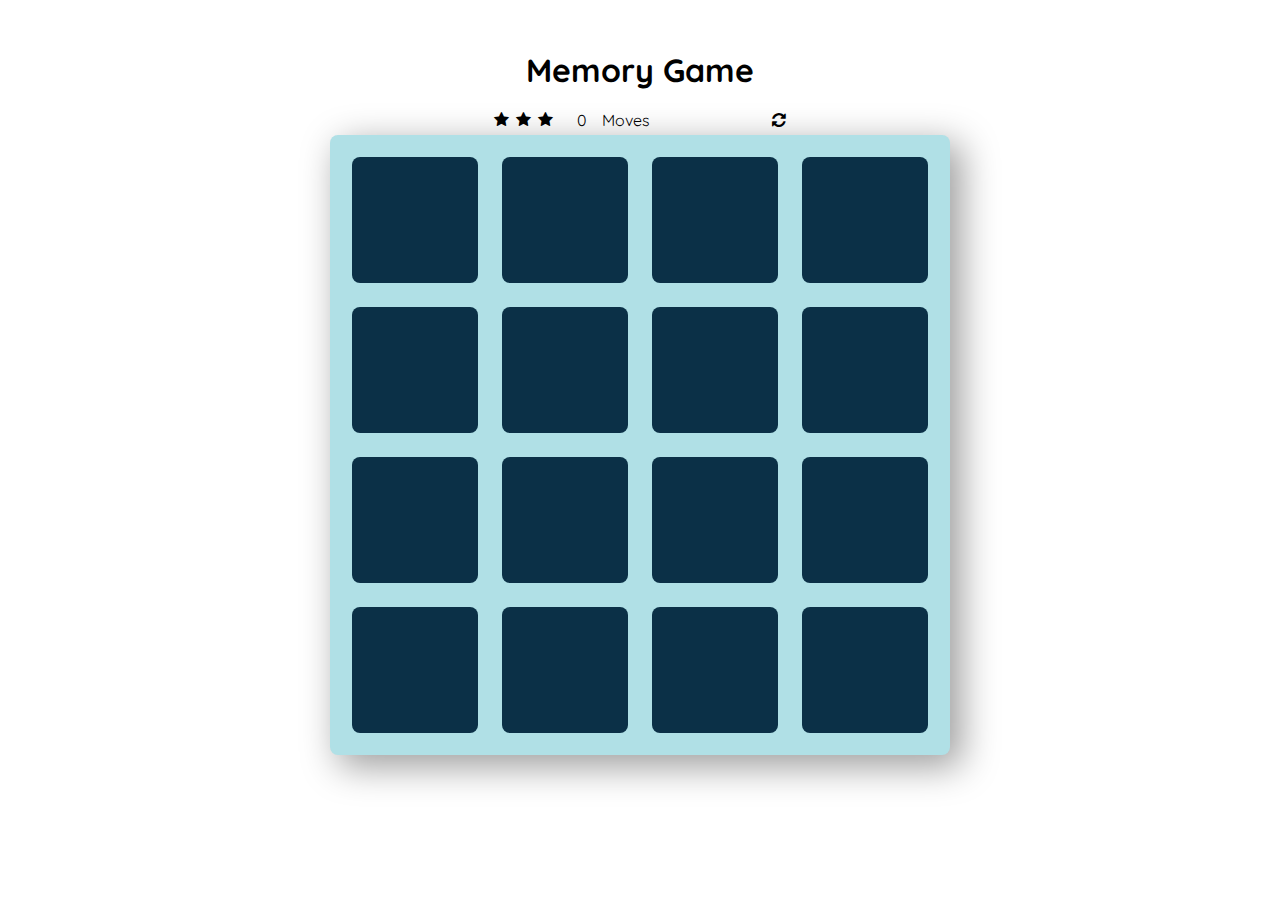
==== index.html @ 8ef3a10c "add some transitions and animations to cards" ====
<!DOCTYPE html>
<html lang="en">
<head>
	<meta charset="UTF-8">
	<meta name="viewport" content="width=device-width, initial-scale=1.0">
	<meta http-equiv="X-UA-Compatible" content="IE=edge.chrome=1">
	<link rel="stylesheet" href="style.css" type="text/css">
	<link rel="stylesheet" href="css/fontello.css" type="text/css">
	<link href="https://fonts.googleapis.com/css?family=Quicksand" rel="stylesheet">
	<title>Memory Game</title>

</head>

<body>
	<h1>Memory Game</h1>
	<section class="game-bar">
		<div class="game-bar__stars">
			<i class="icon-star"></i>
			<i class="icon-star"></i>
			<i class="icon-star"></i>
		</div>
		<div class="game-bar__moves">
			<p class="moves__count">0</p>
			Moves
		</div>
		<div class="game-bar__restart">
			<i class="icon-arrows-cw"></i>
		</div>

	</section>
	<div class="game-wrapper">
		
		<div class="card">
			<i class="card__back"></i>
		</div>
		<div class="card">
			<i class="card__back"></i>
		</div>		
		<div class="card">
			<i class="card__back"></i>
		</div>
		<div class="card">
			<i class="card__back"></i>
		</div>
		<div class="card">
			<i class="card__back"></i>
		</div>
		<div class="card">
			<i class="card__back"></i>
		</div>
		<div class="card">
			<i class="card__back"></i>
		</div>
		<div class="card">
			<i class="card__back"></i>
		</div>
		<div class="card">
			<i class="card__back"></i>
		</div>
		<div class="card">
			<i class="card__back"></i>
		</div>
		<div class="card">
			<i class="card__back"></i>
		</div>
		<div class="card">
			<i class="card__back"></i>
		</div>
		<div class="card">
			<i class="card__back"></i>
		</div>
		<div class="card">
			<i class="card__back"></i>
		</div>
		<div class="card">
			<i class="card__back"></i>
		</div>
		<div class="card">
			<i class="card__back"></i>
		</div>
	</div>

	<script src="app.js"></script>
</body>

</html>
---- style.css ----
* {
	margin: 0;
	padding: 0;
	font-family: 'Quicksand', sans-serif;
}

h1 {
	text-align: center;
	margin-top: 50px;
}

.game-bar {
	width: 300px;
	height: 20px;
	margin: auto;
	margin-top: 20px;
}

.game-bar__stars {
	display: flex;
	float: left;
}

.game-bar__moves {
	float: left;
	margin-left: 20px;
}

.moves__count {
	float: left;
	min-width: 25px;
}

.game-bar__restart {
	float: right;
}

.game-wrapper {
	display: flex;
	flex-wrap: wrap;
	width: 600px;
	height: 600px;
	margin: auto;
	margin-top: 5px;
	padding: 10px;
	background-color: #b0e0e6;
	border-radius: 8px;
	-webkit-box-shadow: 10px 10px 36px 2px rgba(0,0,0,0.38);
	-moz-box-shadow: 10px 10px 36px 2px rgba(0,0,0,0.38);
	box-shadow: 10px 10px 36px 2px rgba(0,0,0,0.38);

}

.card {
	text-align: center;
	width: 21%;
	height: 21%;
	background-color: #0b3047;
	margin: 2%;
	border-radius: 8px;
	box-sizing: border-box;
}
	


.card__back {
	transform: rotateY(90deg);
	font-size: 46px;
	display: block;
	padding-top: 35px;
	width: 100%;
	height: 100%;
	color: white;
	box-sizing: border-box;
	border-radius: 8px;
	background-color: #0b3047;
	transition: all .2s ease-out;
}



/*
.game-wrapper {
	display: flex;
	flex-wrap: wrap;
	width: 30vw;
	height: 30vw;
	margin: auto;

}
*/
---- css/fontello.css ----
@font-face {
  font-family: 'fontello';
  src: url('../font/fontello.eot?59815393');
  src: url('../font/fontello.eot?59815393#iefix') format('embedded-opentype'),
       url('../font/fontello.woff2?59815393') format('woff2'),
       url('../font/fontello.woff?59815393') format('woff'),
       url('../font/fontello.ttf?59815393') format('truetype'),
       url('../font/fontello.svg?59815393#fontello') format('svg');
  font-weight: normal;
  font-style: normal;
}
/* Chrome hack: SVG is rendered more smooth in Windozze. 100% magic, uncomment if you need it. */
/* Note, that will break hinting! In other OS-es font will be not as sharp as it could be */
/*
@media screen and (-webkit-min-device-pixel-ratio:0) {
  @font-face {
    font-family: 'fontello';
    src: url('../font/fontello.svg?59815393#fontello') format('svg');
  }
}
*/
 
 [class^="icon-"]:before, [class*=" icon-"]:before {
  font-family: "fontello";
  font-style: normal;
  font-weight: normal;
  speak: none;
 
  display: inline-block;
  text-decoration: inherit;
  width: 1em;
  margin-right: .2em;
  text-align: center;
  /* opacity: .8; */
 
  /* For safety - reset parent styles, that can break glyph codes*/
  font-variant: normal;
  text-transform: none;
 
  /* fix buttons height, for twitter bootstrap */
  line-height: 1em;
 
  /* Animation center compensation - margins should be symmetric */
  /* remove if not needed */
  margin-left: .2em;
 
  /* you can be more comfortable with increased icons size */
  /* font-size: 120%; */
 
  /* Font smoothing. That was taken from TWBS */
  -webkit-font-smoothing: antialiased;
  -moz-osx-font-smoothing: grayscale;
 
  /* Uncomment for 3D effect */
  /* text-shadow: 1px 1px 1px rgba(127, 127, 127, 0.3); */
}
 
.icon-heart:before { content: '\e800'; } /* '' */
.icon-star:before { content: '\e801'; } /* '' */
.icon-star-empty:before { content: '\e802'; } /* '' */
.icon-camera:before { content: '\e803'; } /* '' */
.icon-arrows-cw:before { content: '\e804'; } /* '' */
.icon-ambulance:before { content: '\f0f9'; } /* '' */
.icon-star-half-alt:before { content: '\f123'; } /* '' */
.icon-thumbs-up-alt:before { content: '\f164'; } /* '' */
.icon-paper-plane:before { content: '\f1d8'; } /* '' */
.icon-binoculars:before { content: '\f1e5'; } /* '' */
.icon-plug:before { content: '\f1e6'; } /* '' */
.icon-user-secret:before { content: '\f21b'; } /* '' */
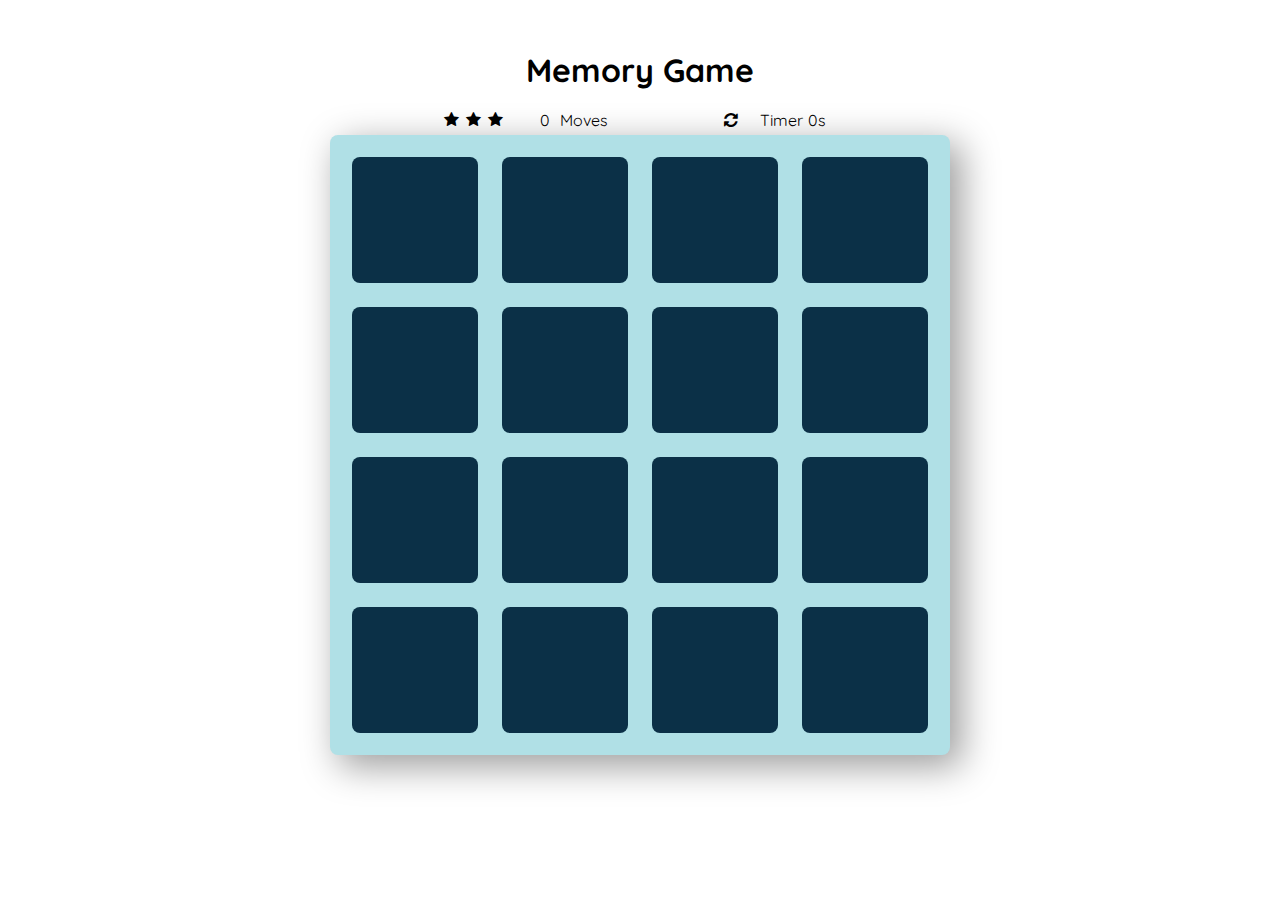
==== commit 071b23fa: "add timer to game bar" ====
--- a/index.html
+++ b/index.html
@@ -26,7 +26,9 @@
 		<div class="game-bar__restart">
 			<i class="icon-arrows-cw"></i>
 		</div>
-
+		<div class="timer">
+			Timer<span class="timer__sec">0</span>s
+		</div>
 	</section>
 	<div class="game-wrapper">
 		
@@ -79,6 +81,12 @@
 			<i class="card__back"></i>
 		</div>
 	</div>
+	<div class="modal">
+        <div class="modal__content">
+            <span class="mc__close-button">&times;</span>
+            <h3 class="mc__h3-modal">Congratulations!</h3>
+        </div>
+    </div>
 
 	<script src="app.js"></script>
 </body>
--- a/style.css
+++ b/style.css
@@ -10,29 +10,42 @@
 }
 
 .game-bar {
-	width: 300px;
-	height: 20px;
+	width: 400px;
 	margin: auto;
 	margin-top: 20px;
+	display: flex;
 }
 
 .game-bar__stars {
 	display: flex;
-	float: left;
+	width: 25%;
 }
 
 .game-bar__moves {
-	float: left;
-	margin-left: 20px;
+	width: 45%;
+	display: flex;
 }
 
 .moves__count {
-	float: left;
-	min-width: 25px;
+	min-width: 20px;
 }
 
 .game-bar__restart {
-	float: right;
+	width: 10%;
+}
+
+.icon-arrows-cw:hover {
+	cursor: pointer;
+	opacity: 0.5;
+}
+
+.timer {
+	width: 20%;
+
+}
+
+.timer__sec {
+	margin-left: 5px;
 }
 
 .game-wrapper {
@@ -48,17 +61,23 @@
 	-webkit-box-shadow: 10px 10px 36px 2px rgba(0,0,0,0.38);
 	-moz-box-shadow: 10px 10px 36px 2px rgba(0,0,0,0.38);
 	box-shadow: 10px 10px 36px 2px rgba(0,0,0,0.38);
-
 }
 
 .card {
-	text-align: center;
 	width: 21%;
 	height: 21%;
 	background-color: #0b3047;
 	margin: 2%;
 	border-radius: 8px;
 	box-sizing: border-box;
+	justify-content: center;
+	align-items: center;
+	display: flex;
+}
+
+.card:hover {
+	border: 1px solid #fff;
+	cursor: pointer;
 }
 	
 
@@ -66,18 +85,75 @@
 .card__back {
 	transform: rotateY(90deg);
 	font-size: 46px;
-	display: block;
-	padding-top: 35px;
-	width: 100%;
-	height: 100%;
 	color: white;
 	box-sizing: border-box;
 	border-radius: 8px;
-	background-color: #0b3047;
 	transition: all .2s ease-out;
 }
 
+.modal {
+    position: fixed;
+    left: 0;
+    top: 0;
+    width: 100%;
+    height: 100%;
+    background-color: rgba(0, 0, 0, 0.5);
+    opacity: 0;
+    visibility: hidden;
+    -webkit-transform: scale(1.1);
+    -ms-transform: scale(1.1);
+    transform: scale(1.1);
+    -webkit-transition: visibility 0s linear 0.25s, opacity 0.25s 0s, -webkit-transform 0.25s;
+    transition: visibility 0s linear 0.25s, opacity 0.25s 0s, -webkit-transform 0.25s;
+    -o-transition: visibility 0s linear 0.25s, opacity 0.25s 0s, transform 0.25s;
+    transition: visibility 0s linear 0.25s, opacity 0.25s 0s, transform 0.25s;
+    transition: visibility 0s linear 0.25s, opacity 0.25s 0s, transform 0.25s, -webkit-transform 0.25s;
+}
 
+.modal__content {
+    position: absolute;
+    top: 50%;
+    left: 50%;
+    -webkit-transform: translate(-50%, -50%);
+    -ms-transform: translate(-50%, -50%);
+    transform: translate(-50%, -50%);
+    background-color: #fff;
+    padding: 1rem 1.5rem;
+    width: 15rem;
+    border-radius: 0.5rem;
+}
+
+.mc__close-button {
+    float: right;
+    width: 1.5rem;
+    line-height: 1.5rem;
+    text-align: center;
+    cursor: pointer;
+    border-radius: 0.25rem;
+    background-color: lightgray;
+}
+
+.mc__close-button:hover {
+    background-color: darkgray;
+}
+
+.show-modal {
+    opacity: 1;
+    visibility: visible;
+    -webkit-transform: scale(1.0);
+    -ms-transform: scale(1.0);
+    transform: scale(1.0);
+    -webkit-transition: visibility 0s linear 0s, opacity 0.25s 0s, -webkit-transform 0.25s;
+    transition: visibility 0s linear 0s, opacity 0.25s 0s, -webkit-transform 0.25s;
+    -o-transition: visibility 0s linear 0s, opacity 0.25s 0s, transform 0.25s;
+    transition: visibility 0s linear 0s, opacity 0.25s 0s, transform 0.25s;
+    transition: visibility 0s linear 0s, opacity 0.25s 0s, transform 0.25s, -webkit-transform 0.25s;
+}
+
+.mc__h3-modal {
+    padding: 20px;
+    font-size: 18px;
+}
 
 /*
 .game-wrapper {
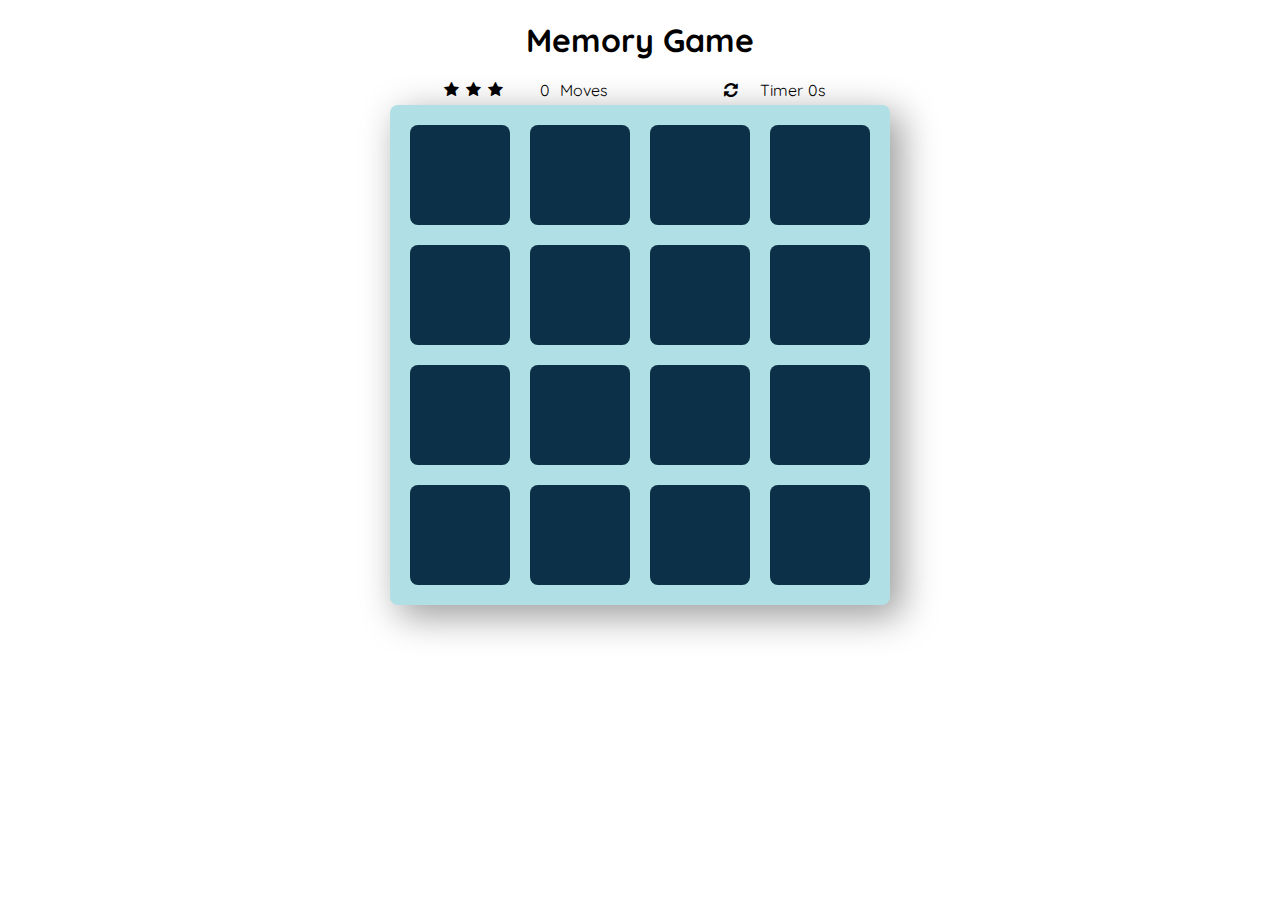
==== commit 8d99262c: "Bug fix and code refactor" ====
--- a/index.html
+++ b/index.html
@@ -1,94 +1,98 @@
 <!DOCTYPE html>
 <html lang="en">
+
 <head>
-	<meta charset="UTF-8">
-	<meta name="viewport" content="width=device-width, initial-scale=1.0">
-	<meta http-equiv="X-UA-Compatible" content="IE=edge.chrome=1">
-	<link rel="stylesheet" href="style.css" type="text/css">
-	<link rel="stylesheet" href="css/fontello.css" type="text/css">
-	<link href="https://fonts.googleapis.com/css?family=Quicksand" rel="stylesheet">
-	<title>Memory Game</title>
-
+    <meta charset="UTF-8">
+    <meta name="viewport" content="width=device-width, initial-scale=1.0">
+    <meta http-equiv="X-UA-Compatible" content="IE=edge.chrome=1">
+    <link rel="stylesheet" href="style.css" type="text/css">
+    <link rel="stylesheet" href="css/fontello.css" type="text/css">
+    <link href="https://fonts.googleapis.com/css?family=Quicksand" rel="stylesheet">
+    <title>Memory Game</title>
 </head>
 
 <body>
-	<h1>Memory Game</h1>
-	<section class="game-bar">
-		<div class="game-bar__stars">
-			<i class="icon-star"></i>
-			<i class="icon-star"></i>
-			<i class="icon-star"></i>
-		</div>
-		<div class="game-bar__moves">
-			<p class="moves__count">0</p>
-			Moves
-		</div>
-		<div class="game-bar__restart">
-			<i class="icon-arrows-cw"></i>
-		</div>
-		<div class="timer">
-			Timer<span class="timer__sec">0</span>s
-		</div>
-	</section>
-	<div class="game-wrapper">
-		
-		<div class="card">
-			<i class="card__back"></i>
-		</div>
-		<div class="card">
-			<i class="card__back"></i>
-		</div>		
-		<div class="card">
-			<i class="card__back"></i>
-		</div>
-		<div class="card">
-			<i class="card__back"></i>
-		</div>
-		<div class="card">
-			<i class="card__back"></i>
-		</div>
-		<div class="card">
-			<i class="card__back"></i>
-		</div>
-		<div class="card">
-			<i class="card__back"></i>
-		</div>
-		<div class="card">
-			<i class="card__back"></i>
-		</div>
-		<div class="card">
-			<i class="card__back"></i>
-		</div>
-		<div class="card">
-			<i class="card__back"></i>
-		</div>
-		<div class="card">
-			<i class="card__back"></i>
-		</div>
-		<div class="card">
-			<i class="card__back"></i>
-		</div>
-		<div class="card">
-			<i class="card__back"></i>
-		</div>
-		<div class="card">
-			<i class="card__back"></i>
-		</div>
-		<div class="card">
-			<i class="card__back"></i>
-		</div>
-		<div class="card">
-			<i class="card__back"></i>
-		</div>
-	</div>
-	<div class="modal">
+    <h1>Memory Game</h1>
+    <section class="game-bar">
+        <div class="game-bar__stars">
+            <i class="icon-star"></i>
+            <i class="icon-star"></i>
+            <i class="icon-star"></i>
+        </div>
+        <div class="game-bar__moves">
+            <p class="moves__count">0</p>
+            Moves
+        </div>
+        <div class="game-bar__restart">
+            <i class="icon-arrows-cw"></i>
+        </div>
+        <div class="timer">
+            Timer<span class="timer__sec">0</span>s
+        </div>
+    </section>
+    <div class="game-wrapper">
+        <div class="card">
+            <i class="card__back"></i>
+        </div>
+        <div class="card">
+            <i class="card__back"></i>
+        </div>
+        <div class="card">
+            <i class="card__back"></i>
+        </div>
+        <div class="card">
+            <i class="card__back"></i>
+        </div>
+        <div class="card">
+            <i class="card__back"></i>
+        </div>
+        <div class="card">
+            <i class="card__back"></i>
+        </div>
+        <div class="card">
+            <i class="card__back"></i>
+        </div>
+        <div class="card">
+            <i class="card__back"></i>
+        </div>
+        <div class="card">
+            <i class="card__back"></i>
+        </div>
+        <div class="card">
+            <i class="card__back"></i>
+        </div>
+        <div class="card">
+            <i class="card__back"></i>
+        </div>
+        <div class="card">
+            <i class="card__back"></i>
+        </div>
+        <div class="card">
+            <i class="card__back"></i>
+        </div>
+        <div class="card">
+            <i class="card__back"></i>
+        </div>
+        <div class="card">
+            <i class="card__back"></i>
+        </div>
+        <div class="card">
+            <i class="card__back"></i>
+        </div>
+    </div>
+    <div class="modal">
         <div class="modal__content">
             <span class="mc__close-button">&times;</span>
             <h3 class="mc__h3-modal">Congratulations!</h3>
+            <div class="mc__score-label"><span class="mc__info">Star rating:</span>
+                <div class="game-bar__stars final-score"></div>
+            </div>
+            <div class="mc__score-label"><span class="mc__info">Your time:</span><span class="mc__seconds"></span>s</div>
+            <div class="mc__score-label"><span class="mc__info">Moves:</span><span class="mc__moves"></span></div>
+            <button class="mc__play-again">Play again</button>
         </div>
     </div>
-
-	<script src="app.js"></script>
+    <script src="app.js"></script>
 </body>
 
 </html>--- a/style.css
+++ b/style.css
@@ -1,167 +1,238 @@
 * {
-	margin: 0;
-	padding: 0;
-	font-family: 'Quicksand', sans-serif;
-}
-
-h1 {
-	text-align: center;
-	margin-top: 50px;
-}
-
-.game-bar {
-	width: 400px;
-	margin: auto;
-	margin-top: 20px;
-	display: flex;
-}
-
-.game-bar__stars {
-	display: flex;
-	width: 25%;
-}
-
-.game-bar__moves {
-	width: 45%;
-	display: flex;
-}
-
-.moves__count {
-	min-width: 20px;
-}
-
-.game-bar__restart {
-	width: 10%;
-}
-
-.icon-arrows-cw:hover {
-	cursor: pointer;
-	opacity: 0.5;
-}
-
-.timer {
-	width: 20%;
-
-}
-
-.timer__sec {
-	margin-left: 5px;
-}
-
-.game-wrapper {
-	display: flex;
-	flex-wrap: wrap;
-	width: 600px;
-	height: 600px;
-	margin: auto;
-	margin-top: 5px;
-	padding: 10px;
-	background-color: #b0e0e6;
-	border-radius: 8px;
-	-webkit-box-shadow: 10px 10px 36px 2px rgba(0,0,0,0.38);
-	-moz-box-shadow: 10px 10px 36px 2px rgba(0,0,0,0.38);
-	box-shadow: 10px 10px 36px 2px rgba(0,0,0,0.38);
-}
-
-.card {
-	width: 21%;
-	height: 21%;
-	background-color: #0b3047;
-	margin: 2%;
-	border-radius: 8px;
-	box-sizing: border-box;
-	justify-content: center;
-	align-items: center;
-	display: flex;
-}
-
-.card:hover {
-	border: 1px solid #fff;
-	cursor: pointer;
-}
-	
-
-
-.card__back {
-	transform: rotateY(90deg);
-	font-size: 46px;
-	color: white;
-	box-sizing: border-box;
-	border-radius: 8px;
-	transition: all .2s ease-out;
-}
-
-.modal {
-    position: fixed;
-    left: 0;
-    top: 0;
-    width: 100%;
-    height: 100%;
-    background-color: rgba(0, 0, 0, 0.5);
-    opacity: 0;
-    visibility: hidden;
-    -webkit-transform: scale(1.1);
-    -ms-transform: scale(1.1);
-    transform: scale(1.1);
-    -webkit-transition: visibility 0s linear 0.25s, opacity 0.25s 0s, -webkit-transform 0.25s;
-    transition: visibility 0s linear 0.25s, opacity 0.25s 0s, -webkit-transform 0.25s;
-    -o-transition: visibility 0s linear 0.25s, opacity 0.25s 0s, transform 0.25s;
-    transition: visibility 0s linear 0.25s, opacity 0.25s 0s, transform 0.25s;
-    transition: visibility 0s linear 0.25s, opacity 0.25s 0s, transform 0.25s, -webkit-transform 0.25s;
-}
-
-.modal__content {
-    position: absolute;
-    top: 50%;
-    left: 50%;
-    -webkit-transform: translate(-50%, -50%);
-    -ms-transform: translate(-50%, -50%);
-    transform: translate(-50%, -50%);
-    background-color: #fff;
-    padding: 1rem 1.5rem;
-    width: 15rem;
-    border-radius: 0.5rem;
-}
-
-.mc__close-button {
-    float: right;
-    width: 1.5rem;
-    line-height: 1.5rem;
-    text-align: center;
-    cursor: pointer;
-    border-radius: 0.25rem;
-    background-color: lightgray;
-}
-
-.mc__close-button:hover {
-    background-color: darkgray;
-}
-
-.show-modal {
-    opacity: 1;
-    visibility: visible;
-    -webkit-transform: scale(1.0);
-    -ms-transform: scale(1.0);
-    transform: scale(1.0);
-    -webkit-transition: visibility 0s linear 0s, opacity 0.25s 0s, -webkit-transform 0.25s;
-    transition: visibility 0s linear 0s, opacity 0.25s 0s, -webkit-transform 0.25s;
-    -o-transition: visibility 0s linear 0s, opacity 0.25s 0s, transform 0.25s;
-    transition: visibility 0s linear 0s, opacity 0.25s 0s, transform 0.25s;
-    transition: visibility 0s linear 0s, opacity 0.25s 0s, transform 0.25s, -webkit-transform 0.25s;
-}
-
-.mc__h3-modal {
-    padding: 20px;
-    font-size: 18px;
-}
-
-/*
-.game-wrapper {
-	display: flex;
-	flex-wrap: wrap;
-	width: 30vw;
-	height: 30vw;
-	margin: auto;
-
-}
-*/+     margin: 0;
+     padding: 0;
+     font-family: 'Quicksand', sans-serif;
+}
+ h1 {
+     text-align: center;
+     margin-top: 20px;
+}
+ .game-bar {
+     width: 90%;
+     margin: auto;
+     margin-top: 20px;
+     display: -webkit-box;
+     display: -ms-flexbox;
+     display: flex;
+     -ms-flex-wrap: wrap;
+     flex-wrap: wrap;
+}
+ .game-bar__stars {
+     display: -webkit-box;
+     display: -ms-flexbox;
+     display: flex;
+     width: 50%;
+}
+ .game-bar__moves {
+     width: 50%;
+     display: -webkit-box;
+     display: -ms-flexbox;
+     display: flex;
+}
+ .moves__count {
+     min-width: 20px;
+}
+ .game-bar__restart {
+     width: 50%;
+}
+ .icon-arrows-cw:hover {
+     cursor: pointer;
+     opacity: 0.5;
+}
+ .timer {
+     width: 50%;
+}
+ .timer__sec {
+     margin-left: 5px;
+}
+ .game-wrapper {
+     display: -webkit-box;
+     display: -ms-flexbox;
+     display: flex;
+     -ms-flex-wrap: wrap;
+     flex-wrap: wrap;
+     width: 100vmin;
+     height: 100vmin;
+     -webkit-box-sizing: border-box;
+     box-sizing: border-box;
+     margin: auto;
+     margin-top: 5px;
+     padding: 10px;
+     background-color: #b0e0e6;
+     border-radius: 8px;
+     -webkit-box-shadow: 10px 10px 36px 2px rgba(0,0,0,0.38);
+     box-shadow: 10px 10px 36px 2px rgba(0,0,0,0.38);
+}
+ .card {
+     width: 21%;
+     height: 21%;
+     background-color: #0b3047;
+     margin: 2%;
+     border-radius: 8px;
+     -webkit-box-sizing: border-box;
+     box-sizing: border-box;
+     -webkit-box-pack: center;
+     -ms-flex-pack: center;
+     justify-content: center;
+     -webkit-box-align: center;
+     -ms-flex-align: center;
+     align-items: center;
+     display: -webkit-box;
+     display: -ms-flexbox;
+     display: flex;
+}
+ .card:hover {
+     cursor: pointer;
+}
+ .card__back {
+     -webkit-transform: rotateY(90deg);
+     transform: rotateY(90deg);
+     font-size: 20px;
+     color: white;
+     -webkit-box-sizing: border-box;
+     box-sizing: border-box;
+     border-radius: 8px;
+     -webkit-transition: all .2s ease-out;
+     -o-transition: all .2s ease-out;
+     transition: all .2s ease-out;
+}
+ .modal {
+     position: fixed;
+     left: 0;
+     top: 0;
+     width: 100%;
+     height: 100%;
+     background-color: rgba(0, 0, 0, 0.5);
+     opacity: 0;
+     visibility: hidden;
+     -webkit-transform: scale(1.1);
+     -ms-transform: scale(1.1);
+     transform: scale(1.1);
+     -webkit-transition: visibility 0s linear 0.25s, opacity 0.25s 0s, -webkit-transform 0.25s;
+     transition: visibility 0s linear 0.25s, opacity 0.25s 0s, -webkit-transform 0.25s;
+     -o-transition: visibility 0s linear 0.25s, opacity 0.25s 0s, transform 0.25s;
+     transition: visibility 0s linear 0.25s, opacity 0.25s 0s, transform 0.25s;
+     transition: visibility 0s linear 0.25s, opacity 0.25s 0s, transform 0.25s, -webkit-transform 0.25s;
+}
+ .modal__content {
+     position: absolute;
+     top: 50%;
+     left: 50%;
+     -webkit-transform: translate(-50%, -50%);
+     -ms-transform: translate(-50%, -50%);
+     transform: translate(-50%, -50%);
+     background-color: #fff;
+     padding: 1rem 1.5rem;
+     width: 15rem;
+     border-radius: 0.5rem;
+}
+ .mc__close-button {
+     float: right;
+     width: 1.5rem;
+     line-height: 1.5rem;
+     text-align: center;
+     cursor: pointer;
+     border-radius: 0.25rem;
+     background-color: lightgray;
+}
+ .mc__close-button:hover {
+     background-color: darkgray;
+}
+ .show-modal {
+     opacity: 1;
+     visibility: visible;
+     -webkit-transform: scale(1.0);
+     -ms-transform: scale(1.0);
+     transform: scale(1.0);
+     -webkit-transition: visibility 0s linear 0s, opacity 0.25s 0s, -webkit-transform 0.25s;
+     transition: visibility 0s linear 0s, opacity 0.25s 0s, -webkit-transform 0.25s;
+     -o-transition: visibility 0s linear 0s, opacity 0.25s 0s, transform 0.25s;
+     transition: visibility 0s linear 0s, opacity 0.25s 0s, transform 0.25s;
+     transition: visibility 0s linear 0s, opacity 0.25s 0s, transform 0.25s, -webkit-transform 0.25s;
+}
+ .mc__h3-modal {
+     padding: 20px;
+     font-size: 18px;
+}
+ .mc__score-label {
+     display: -webkit-box;
+     display: -ms-flexbox;
+     display: flex;
+}
+ .mc__info {
+     min-width: 90px;
+}
+ .mc__info:last-of-type {
+     min-width: 85px;
+}
+ .mc__play-again {
+     margin: auto;
+     margin-top: 10px;
+     display: block;
+     cursor: pointer;
+     border: none;
+     padding: 10px;
+}
+ .mc__play-again:hover {
+     background-color: darkgray;
+     border-radius: 5px;
+}
+ @media only screen and (max-height: 605px) and (min-aspect-ratio: 6/5) {
+     h1 {
+         position: absolute;
+         font-size: 20px;
+         margin: 0;
+    }
+     .game-bar {
+         position: absolute;
+         top: 50px;
+         display: block;
+         width: 50px !important;
+    }
+     .game-wrapper {
+         width: 100vmin !important;
+         height: 100vmin !important;
+         margin: 0;
+         margin-left: 25%;
+    }
+}
+ @media only screen and (min-width: 290px) {
+     .game-bar__stars {
+         display: -webkit-box;
+         display: -ms-flexbox;
+         display: flex;
+         width: 25%;
+    }
+     .game-bar__moves {
+         width: 45%;
+         display: -webkit-box;
+         display: -ms-flexbox;
+         display: flex;
+    }
+     .game-bar__restart {
+         width: 10%;
+    }
+     .timer {
+         width: 20%;
+    }
+     .card__back {
+         font-size: 35px;
+    }
+}
+ @media only screen and (min-width: 400px) {
+     .game-bar {
+         width: 400px;
+    }
+}
+ @media only screen and (min-width: 500px) {
+     .game-wrapper {
+         width: 500px;
+         height: 500px;
+    }
+     .card__back {
+         font-size: 46px;
+    }
+     .card:hover {
+         border: 1px solid #fff;
+    }
+}
